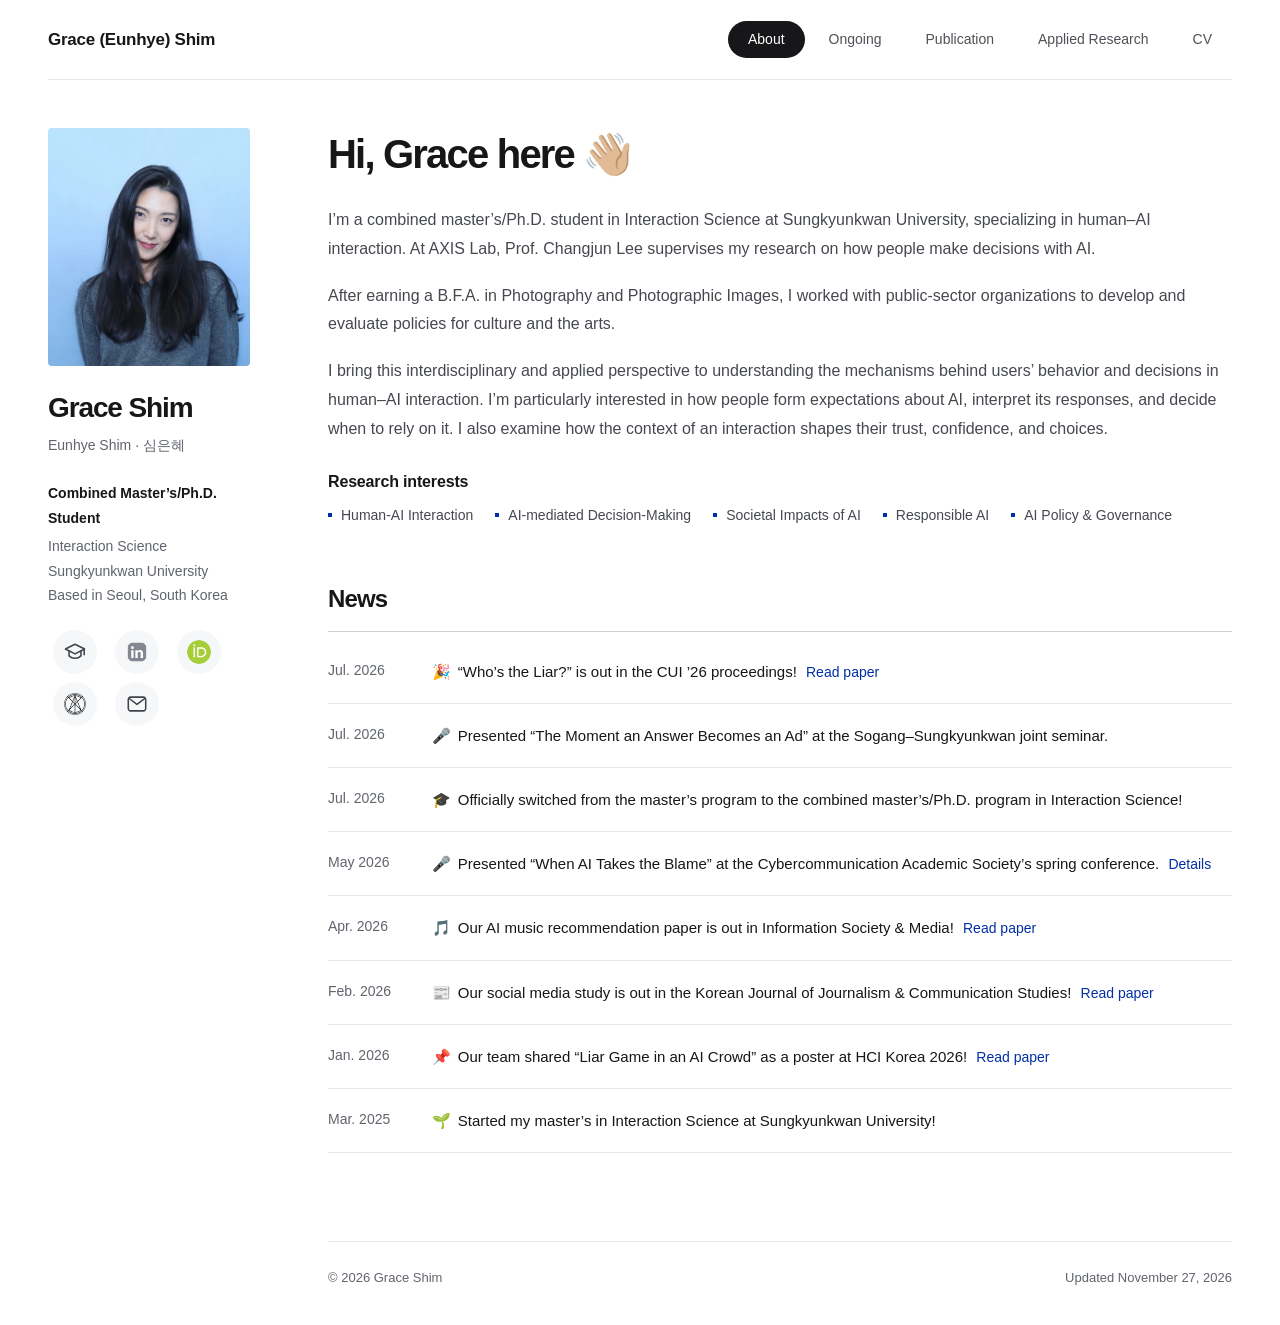
==== index.html @ 55620c19 "Connect the About introduction to the research supervised at AXIS Lab" ====
<!doctype html>
<html lang="en"><head><meta charset="utf-8"><meta name="viewport" content="width=device-width, initial-scale=1">
<meta name="description" content="Grace (Eunhye) Shim — Combined Master’s/Ph.D. Student in Interaction Science at Sungkyunkwan University. Research and publications.">
<meta name="color-scheme" content="light"><title>About · Grace Shim</title>
<link rel="icon" href="assets/favicon.svg" type="image/svg+xml">
<link rel="stylesheet" href="assets/style.css?v=24a36fdd7188"><script defer src="assets/analytics.js?v=6066d4ee3aa5" data-analytics
      data-measurement-id="G-3YJT2VN86Y" data-allowed-hosts="[&quot;grace807.github.io&quot;]"
      data-page-id="index" data-page-section="about"></script><script defer src="assets/site.js?v=59429a5bbf09"></script></head>
<body data-page="index"><a class="skip-link" href="#main">Skip to content</a>
<div class="site-shell"><header class="topbar"><a class="wordmark" href="index.html">Grace (Eunhye) Shim</a>
<button class="menu-toggle" type="button" aria-label="Main menu" aria-controls="primary-nav" aria-expanded="false" hidden>
  <svg width="24" height="24" viewBox="0 0 24 24" fill="none" stroke="currentColor" stroke-width="1.7" stroke-linecap="round" aria-hidden="true">
    <path class="menu-bars" d="M3 6h18 M3 12h18 M3 18h18"/><path class="menu-cross" d="m5 5 14 14 M19 5 5 19"/>
  </svg>
</button>
<nav id="primary-nav" aria-label="Main navigation"><a href="index.html" aria-current="page" data-track-event="navigation_click" data-track-link-id="about">About</a><a href="ongoing.html" data-track-event="navigation_click" data-track-link-id="ongoing">Ongoing</a><a href="publications.html" data-track-event="navigation_click" data-track-link-id="publications">Publication</a><a href="research.html" data-track-event="navigation_click" data-track-link-id="research">Applied Research</a><button type="button" class="" data-cv-open aria-haspopup="dialog" aria-controls="cv-dialog" aria-expanded="false">CV</button></nav></header>
<div class="layout"><aside class="profile" aria-label="Grace Shim profile">
<a class="portrait-link" href="index.html" aria-label="Grace Shim home"><img class="portrait" src="assets/portrait.jpg" alt="Portrait of Grace (Eunhye) Shim" width="224" height="260"></a>
<p class="profile-name">Grace Shim</p><p class="also-known">Eunhye Shim · 심은혜</p>
<p class="profile-role">Combined Master’s/Ph.D. Student</p><p class="affiliation">Interaction Science<br>Sungkyunkwan University<br>Based in Seoul, South Korea</p>
<div class="profile-links"><a class="profile-google_scholar" href="https://scholar.google.com/citations?user=8Ap1jGoAAAAJ&amp;hl=ko&amp;oi=ao" aria-label="Google Scholar" data-track-event="profile_link_click" data-track-link-id="google_scholar"><svg viewBox="0 0 24 24" width="44" height="44" fill="none" stroke="currentColor" stroke-width="1.7" stroke-linecap="round" stroke-linejoin="round" aria-hidden="true" focusable="false"><path d="M1.5 8.8 12 3.5l10.5 5.3L12 14.1Z"/><path d="M5.5 11v5.2c3.5 3.5 9.5 3.5 13 0V11m3.5-2v6"/></svg><span class="profile-link-name" aria-hidden="true">Google Scholar</span></a><button class="profile-linkedin" type="button" disabled aria-label="LinkedIn (not linked yet)"><svg viewBox="0 0 24 24" width="44" height="44" fill="none" stroke="currentColor" stroke-width="1.7" stroke-linecap="round" stroke-linejoin="round" aria-hidden="true" focusable="false"><rect x="2" y="2" width="20" height="20" rx="2" fill="currentColor" stroke="none"/><g fill="white" stroke="none"><circle cx="7" cy="7.3" r="1.5"/><path d="M5.7 10h2.6v8.5H5.7zm4.5 0h2.5v1.2c.6-.9 1.5-1.5 2.8-1.5 2.2 0 3.1 1.4 3.1 3.6v5.2H16v-4.8c0-1.2-.4-1.9-1.5-1.9s-1.7.8-1.7 2.1v4.6h-2.6z"/></g></svg><span class="profile-link-name" aria-hidden="true">LinkedIn</span></button><a class="profile-orcid" href="https://orcid.org/0009-0001-8136-0627" aria-label="ORCID" data-track-event="profile_link_click" data-track-link-id="orcid"><img class="profile-logo orcid-logo" src="assets/logos/orcid-id.svg" width="72" height="72" alt=""><span class="profile-link-name" aria-hidden="true">ORCID</span></a><a class="profile-axis_lab" href="https://www.axislabskku.com/members/eunhye-shim" aria-label="AXIS Lab" data-track-event="profile_link_click" data-track-link-id="axis_lab"><img class="profile-logo axis-logo" src="assets/logos/axis-lab.png?v=41e75b4dadca" width="681" height="681" alt=""><span class="profile-link-name" aria-hidden="true">AXIS Lab</span></a><a class="profile-email" href="mailto:eunhyeshim807@gmail.com" aria-label="Email" data-track-event="profile_link_click" data-track-link-id="email"><svg viewBox="0 0 24 24" width="44" height="44" fill="none" stroke="currentColor" stroke-width="1.7" stroke-linecap="round" stroke-linejoin="round" aria-hidden="true" focusable="false"><rect x="2.5" y="4.5" width="19" height="15" rx="2.4"/><path d="m3.5 6 8.5 6.5L20.5 6"/></svg><span class="profile-link-name" aria-hidden="true">Email</span></a></div>
      <div class="email-feedback"><p role="status"></p>
        <input type="text" readonly hidden aria-label="Email address" value="eunhyeshim807@gmail.com"></div>
</aside>
<div class="content-column">
<main id="main" tabindex="-1"><section class="intro"><h1>Hi, Grace here 👋🏼</h1>
      <div class="biography"><p>I’m a combined master’s/Ph.D. student in Interaction Science at Sungkyunkwan University, specializing in human–AI interaction. At AXIS Lab, Prof. Changjun Lee supervises my research on how people make decisions with AI.</p><p>After earning a B.F.A. in Photography and Photographic Images, I worked with public-sector organizations to develop and evaluate policies for culture and the arts.</p><p>I bring this interdisciplinary and applied perspective to understanding the mechanisms behind users’ behavior and decisions in human–AI interaction. I’m particularly interested in how people form expectations about AI, interpret its responses, and decide when to rely on it. I also examine how the context of an interaction shapes their trust, confidence, and choices.</p></div>
      <div class="research-interests" aria-labelledby="research-interests-heading"><h2 id="research-interests-heading">Research interests</h2><ul class="interest-list"><li>Human-AI Interaction</li><li>AI-mediated Decision-Making</li><li>Societal Impacts of AI</li><li>Responsible AI</li><li>AI Policy &amp; Governance</li></ul></div></section>
      <section class="section news-section"><div class="section-heading"><h2>News</h2></div><ul class="news-list"><li><time datetime="2026-07-21">Jul. 2026</time><p><span class="news-emoji" aria-hidden="true">🎉</span>“Who’s the Liar?” is out in the CUI ’26 proceedings! <a class="news-link" href="publications.html#liar-cui" data-track-event="news_link_click" data-track-content-id="liar-cui">Read paper</a></p></li><li><time datetime="2026-07-14">Jul. 2026</time><p><span class="news-emoji" aria-hidden="true">🎤</span>Presented “The Moment an Answer Becomes an Ad” at the Sogang–Sungkyunkwan joint seminar. </p></li><li><time datetime="2026-07">Jul. 2026</time><p><span class="news-emoji" aria-hidden="true">🎓</span>Officially switched from the master’s program to the combined master’s/Ph.D. program in Interaction Science! </p></li><li><time datetime="2026-05-29">May 2026</time><p><span class="news-emoji" aria-hidden="true">🎤</span>Presented “When AI Takes the Blame” at the Cybercommunication Academic Society’s spring conference. <a class="news-link" href="publications.html#crisis-presentation" data-track-event="news_link_click" data-track-content-id="crisis-presentation">Details</a></p></li><li><time datetime="2026-04">Apr. 2026</time><p><span class="news-emoji" aria-hidden="true">🎵</span>Our AI music recommendation paper is out in Information Society &amp; Media! <a class="news-link" href="publications.html#music-recommendation" data-track-event="news_link_click" data-track-content-id="music-recommendation">Read paper</a></p></li><li><time datetime="2026-02">Feb. 2026</time><p><span class="news-emoji" aria-hidden="true">📰</span>Our social media study is out in the Korean Journal of Journalism &amp; Communication Studies! <a class="news-link" href="publications.html#social-media" data-track-event="news_link_click" data-track-content-id="social-media">Read paper</a></p></li><li><time datetime="2026-01">Jan. 2026</time><p><span class="news-emoji" aria-hidden="true">📌</span>Our team shared “Liar Game in an AI Crowd” as a poster at HCI Korea 2026! <a class="news-link" href="publications.html#liar-hcik" data-track-event="news_link_click" data-track-content-id="liar-hcik">Read paper</a></p></li><li><time datetime="2025-03">Mar. 2025</time><p><span class="news-emoji" aria-hidden="true">🌱</span>Started my master’s in Interaction Science at Sungkyunkwan University! </p></li></ul></section></main>
<footer><span>© 2026 Grace Shim</span><span class="footer-updated">Updated November 27, 2026</span></footer></div></div></div><dialog id="cv-dialog" aria-labelledby="cv-title" aria-describedby="cv-description">
      <h2 id="cv-title">Curriculum vitae</h2>
      <p id="cv-description">A downloadable CV will be available soon.</p><div class="cv-actions">
      <form method="dialog"><button class="cv-close" autofocus>Close</button></form></div></dialog></body></html>
---- assets/style.css ----
@charset "UTF-8";

/* Palette and type. IKB is reserved for links and restrained accents. */
:root {
  --ink: #161719;
  --muted: #60646c;
  --accent: #002fa7;
  --line: #e5e6e9;
  --soft: #f6f7f9;
  --body: "Helvetica Neue", Helvetica, Arial, sans-serif;
}
* { box-sizing: border-box; }
html { scroll-behavior: smooth; scroll-padding-top: calc(var(--header-height, 180px) + 20px); }
body {
  margin: 0;
  background: #fff;
  color: var(--ink);
  font: 16px/1.75 var(--body);
  -webkit-font-smoothing: antialiased;
}
a { color: var(--accent); text-underline-offset: 4px; text-decoration-thickness: 1px; }
a:hover { color: #001d70; }
button { font: inherit; cursor: pointer; }
a, button, summary { -webkit-tap-highlight-color: transparent; }
a:focus-visible, button:focus-visible, summary:focus-visible {
  outline: 2px solid var(--accent);
  outline-offset: 5px;
}
h1, h2, h3, h4, p { margin-top: 0; }
h1, h2, h3, h4 { line-height: 1.3; }
h1 { font-size: clamp(2.125rem, 3.15vw, 2.5rem); font-weight: 550; letter-spacing: -.045em; margin-bottom: 24px; }
h2 { font-size: 1.5rem; font-weight: 550; letter-spacing: -.035em; margin-bottom: 24px; }
h3 { font-size: 1.0625rem; font-weight: 550; letter-spacing: -.015em; margin-bottom: 8px; }
h4 { font-size: 1rem; font-weight: 550; letter-spacing: -.01em; margin-bottom: 8px; }
p { margin-bottom: 16px; }
main { min-width: 0; outline: none; }
/* The layout column sets one shared width for prose, headings, rules, and figures. */
.site-shell { max-width: 1440px; margin: auto; padding: 0 48px; }
.muted { color: var(--muted); }

/* Open navigation with a compact black active pill. */
.topbar {
  position: sticky;
  top: 0;
  z-index: 20;
  background: #fff;
  flex-shrink: 0;
  min-height: 80px;
  display: flex;
  align-items: center;
  justify-content: space-between;
  gap: 28px;
  border-bottom: 1px solid var(--line);
}
.wordmark { color: var(--ink); font-size: 1.0625rem; letter-spacing: -.015em; font-weight: 650; text-decoration: none; }
.menu-toggle { display: none; }
.topbar nav {
  display: flex;
  flex-wrap: wrap;
  gap: 4px;
  align-items: center;
}
.topbar nav a, .topbar nav button {
  color: #4e5157;
  font-size: .875rem;
  font-weight: 500;
  line-height: 1.5;
  padding: 8px 20px;
  border-radius: 999px;
  white-space: nowrap;
  text-align: center;
  text-decoration: none;
  border: 0;
  background: transparent;
  transition: background-color .16s ease, color .16s ease;
}
.topbar nav a:hover, .topbar nav button:hover { background: #f1f2f4; color: var(--ink); }
.topbar nav a[aria-current="page"], .topbar nav button[aria-expanded="true"] { background: #171719; color: #fff; }
.cv-text-trigger { color: var(--accent); padding: 0; border: 0; background: transparent; }
#cv-dialog { width: min(440px, calc(100% - 40px)); padding: 32px; border: 1px solid var(--line); border-radius: 10px; color: var(--ink); background: #fff; box-shadow: 0 24px 80px #0003; }
#cv-dialog::backdrop { background: #16171966; }
#cv-dialog h2 { margin-bottom: 16px; }
#cv-description { color: var(--muted); font-size: 1rem; }
.cv-actions { display: flex; flex-wrap: wrap; align-items: center; gap: 12px; margin-top: 28px; }
.cv-actions form { margin: 0; }
.cv-close, .cv-download { display: inline-block; padding: 9px 18px; border: 0; border-radius: 999px; font-size: .875rem; font-weight: 500; text-decoration: none; }
.cv-close { color: var(--ink); background: var(--soft); }
.cv-close:hover { background: #e9ebef; }
.cv-download { background: var(--ink); color: #fff; }
.cv-download:hover { background: #33363c; color: #fff; }

/* Portrait rail and reading column. */
.layout { display: grid; grid-template-columns: 216px minmax(0, 1fr); gap: 64px; padding-top: 48px; }
.profile { min-width: 0; }
.content-column { min-width: 0; }
.content-column main { margin-bottom: 88px; }
.portrait-link { display: block; width: fit-content; margin-bottom: 25px; }
.portrait { display: block; width: 202px; height: 238px; object-fit: cover; object-position: center 30%; border-radius: 4px; background: var(--soft); }
.profile-name { font-size: 1.75rem; line-height: 1.2; font-weight: 550; letter-spacing: -.04em; margin-bottom: 8px; }
.also-known { color: var(--muted); font-size: .875rem; margin-bottom: 24px; }
.profile-role { font-size: .875rem; font-weight: 550; margin-bottom: 4px; }
.affiliation { color: var(--muted); font-size: .875rem; line-height: 1.75; margin-bottom: 22px; }
.profile-links { display: grid; grid-template-columns: repeat(3, minmax(44px, 54px)); gap: 8px; }
.profile-links .profile-axis_lab { grid-column: 1; }
.profile-links :is(a, button) { position: relative; display: grid; justify-items: center; align-content: start; color: #40444c; text-decoration: none; border-radius: 8px; }
.profile-links button { padding: 0; border: 0; background: transparent; }
.profile-links button:disabled { color: #838893; cursor: default; }
.email-feedback { grid-column: 1 / -1; min-width: 0; font-size: .8125rem; }
.email-feedback p { margin: 0; color: var(--muted); }
.email-feedback p:not(:empty) { margin-top: 8px; }
.email-feedback input { width: 100%; max-width: 260px; padding: 5px; border: 1px solid var(--line); border-radius: 4px; color: var(--ink); background: white; font: inherit; }
.profile-links svg { display: block; padding: 11px; border-radius: 50%; background: var(--soft); }
.profile-logo { display: block; width: 44px; height: 44px; padding: 10px; object-fit: contain; border-radius: 50%; background: var(--soft); }
.axis-logo { padding: 11px; }
.profile-links a:is(:hover, :focus-visible) .profile-logo { outline: 1px solid var(--accent); outline-offset: -1px; }
.profile-links :is(a, button:enabled):is(:hover, :focus-visible) { color: var(--accent); }
.profile-links :is(a, button:enabled):is(:hover, :focus-visible) svg { background: #edf1fc; }
.profile-links :is(a, button):focus-visible { outline-offset: -2px; }
.profile-link-name { position: absolute; bottom: calc(100% + 3px); left: 50%; transform: translateX(-50%); padding: 3px 8px; border-radius: 5px; white-space: nowrap; font-size: .8125rem; color: white; background: var(--ink); visibility: hidden; pointer-events: none; }
.profile-links :is(.profile-google_scholar, .profile-axis_lab) .profile-link-name { left: 0; transform: none; }
.profile-links .profile-orcid .profile-link-name { left: auto; right: 0; transform: none; }
.profile-links :is(a, button):is(:hover, :focus-visible) .profile-link-name { visibility: visible; }
.intro h1 { margin-bottom: 26px; }
.biography p { color: #45484f; line-height: 1.8; margin-bottom: 18px; }
.research-interests { margin-top: 28px; }
.research-interests h2 { font-size: 1rem; font-weight: 550; letter-spacing: -.01em; margin-bottom: 12px; }
.interest-list { display: flex; flex-wrap: wrap; gap: 8px 22px; list-style: none; margin: 0; padding: 0; }
.interest-list li { position: relative; max-width: 100%; padding-left: 13px; font-size: .875rem; line-height: 1.6; color: #45484f; }
.interest-list li::before { content: ""; position: absolute; left: 0; top: .65em; width: 4px; height: 4px; background: var(--accent); }
.editorial-note { color: #6b7078; font-size: .8125rem; line-height: 1.65; margin-top: 26px; padding-left: 13px; border-left: 1px solid #c8ceda; }
.page-lead { color: var(--muted); margin-bottom: 32px; }
.news-list { list-style: none; margin: 8px 0 0; padding: 0; }
.news-list li { display: grid; grid-template-columns: 84px minmax(0, 1fr); gap: 20px; padding: 18px 0; border-bottom: 1px solid var(--line); }
.news-list time { color: var(--muted); font-size: .875rem; line-height: 1.8; }
.news-list p { margin: 0; font-size: .9375rem; line-height: 1.8; }
.news-emoji { display: inline-block; margin-right: .45em; }
.news-link { display: inline-block; margin-left: 5px; font-size: .875rem; text-decoration: none; }
.news-link:hover { text-decoration: underline; }

/* Image-led ongoing research cards. */
.section { margin-top: 56px; }
.section-heading { display: flex; justify-content: space-between; align-items: baseline; gap: 20px; padding-bottom: 17px; border-bottom: 1px solid #ccd0d6; }
.section-heading h2 { margin-bottom: 0; }
.text-link { font-size: .875rem; font-weight: 500; text-decoration: none; }
.text-link:hover { text-decoration: underline; }
.section-heading .text-link { white-space: nowrap; }
.portfolio-grid { display: grid; grid-template-columns: repeat(2, minmax(0, 1fr)); gap: 20px; margin-top: 28px; }
.portfolio-card { min-width: 0; }
.project-card-link { display: flex; flex-direction: column; height: 100%; color: var(--ink); text-decoration: none; border: 1px solid var(--line); border-radius: 6px; background: #fff; transition: border-color .18s ease, box-shadow .18s ease; }
.project-card-link:hover, .project-card-link:focus-visible { color: var(--ink); border-color: #b8c2d8; box-shadow: 0 8px 24px #1617190a; }
.project-cover { aspect-ratio: 8 / 5; overflow: hidden; background: var(--soft); border-radius: 5px 5px 0 0; border-bottom: 1px solid var(--line); }
.project-cover img { display: block; width: 100%; height: 100%; object-fit: cover; }
.project-card-body { display: flex; flex: 1; flex-direction: column; padding: 20px 18px 18px; }
.portfolio-meta { color: var(--muted); font-size: .75rem; line-height: 1.6; margin-bottom: 12px; }
.portfolio-card h2 { font-size: 1.0625rem; line-height: 1.5; font-weight: 550; letter-spacing: -.02em; margin-bottom: 26px; }
.portfolio-bottom { display: flex; flex-wrap: wrap; justify-content: space-between; align-items: baseline; gap: 8px 14px; margin-top: auto; padding-top: 16px; border-top: 1px solid var(--line); color: var(--muted); font-size: .75rem; }
.project-teaser { color: var(--muted); font-size: .875rem; line-height: 1.7; margin: -12px 0 24px; }
.interface-cover { padding: 16px; display: flex; align-items: center; }
.interface-cover img { height: auto; object-fit: contain; border: 1px solid var(--line); box-shadow: 0 5px 16px #1617190c; }
.project-cta { color: var(--accent); font-size: .875rem; font-weight: 500; }
.project-card-link:hover .project-cta { text-decoration: underline; text-underline-offset: 4px; }

/* Bibliography and filters. */
.publication { border-bottom: 1px solid var(--line); padding: 27px 0; scroll-margin-top: 28px; }
.publication h3 { font-size: 1.0625rem; line-height: 1.6; letter-spacing: -.01em; }
.publication h3 a { color: var(--ink); text-decoration: none; }
.publication h3 a:hover { color: var(--accent); }
.language-note { color: var(--muted); font-size: .8125rem; font-weight: 400; letter-spacing: normal; white-space: nowrap; }
.pub-meta { display: flex; gap: 13px; align-items: center; flex-wrap: wrap; color: var(--muted); font-size: .8125rem; margin-bottom: 12px; }
.tag { color: #555e6d; background: #f2f4f7; border-radius: 999px; padding: 2px 10px; font-size: .75rem; font-weight: 400; }
.authors, .venue { font-size: .875rem; line-height: 1.75; color: var(--muted); margin-bottom: 4px; }
.authors strong { color: var(--ink); font-weight: 550; }
.venue { font-style: normal; }
.resources { display: flex; flex-wrap: wrap; gap: 19px; margin-top: 14px; }
.resources:empty { display: none; }
.resource { font-size: .875rem; text-decoration: none; }
.resource:hover { text-decoration: underline; }
.note { color: var(--muted); font-size: .875rem; margin: 12px 0 5px; }
.filters { display: flex; flex-wrap: wrap; gap: 6px; margin: 29px 0; }
.filters button { border: 1px solid transparent; border-radius: 999px; background: var(--soft); color: #555960; font-size: .875rem; padding: 6px 15px; }
.filters button:hover { background: #e9ebef; }
.filters button[aria-pressed="true"] { background: #171719; color: white; }
.publication-group { margin-top: 36px; }
.publication-group .group-title { font-size: 1.375rem; font-weight: 550; line-height: 1.4; letter-spacing: -.025em; margin: 0; }

/* Background, timelines, and previous applied projects. */
.timeline { margin-top: 28px; }
.timeline-item { border-left: 1px solid #d2d8e0; padding-left: 22px; margin-bottom: 30px; }
.timeline-item h3, .timeline-item h4 { margin-bottom: 5px; }
.timeline-item p { margin-bottom: 5px; }
.timeline-item .date { color: var(--muted); font-size: .8125rem; margin-bottom: 9px; }
.timeline-item .muted, .timeline-item .role { font-size: .875rem; }
.timeline-item .role { color: var(--accent); }
.applied-description { padding-left: 1.2em; margin: 12px 0 0; color: var(--muted); font-size: .875rem; line-height: 1.3; list-style-type: disc; }
.applied-description > li { padding-left: 3px; margin-bottom: 6px; }
.applied-description > li:last-child { margin-bottom: 0; }
.first-section { margin-top: 40px; }
.experience-group { margin-top: 28px; }
.experience-group + .experience-group { margin-top: 36px; }
.experience-heading { font-size: 1.125rem; line-height: 1.5; font-weight: 550; letter-spacing: -.02em; }
.section-toggle { display: flex; align-items: baseline; justify-content: space-between; gap: 24px; padding: 0 0 17px; border-bottom: 1px solid var(--line); cursor: pointer; list-style: none; }
.section-toggle::-webkit-details-marker { display: none; }
.section-toggle h2, .section-toggle h3 { margin-bottom: 0; }
.section-toggle::after { content: "+"; flex: 0 0 24px; font-size: 1.25rem; line-height: 1; text-align: center; font-weight: 400; color: var(--muted); }
details[open] > .section-toggle::after { content: "−"; }
.section-toggle:hover::after { color: var(--ink); }
.disclosure-body { padding-top: 20px; }
.disclosure-body > p { margin-bottom: 8px; }
.prior-heading { margin-top: 44px; }
.disclosure-body > .applied-projects { margin-top: 25px; }
.applied-project { border-bottom: 1px solid var(--line); }
.disclosure-body .applied-project:first-child { border-top: 1px solid var(--line); }
.applied-project > summary, .applied-project-summary { padding: 21px 20px 21px 0; margin-left: 19px; color: var(--ink); font-size: 1rem; font-weight: 500; line-height: 1.65; }
.applied-project > summary { cursor: pointer; list-style-position: outside; }
.applied-project[open] > summary { padding-bottom: 6px; }
.applied-project > summary::marker { color: #757d8a; font-size: .75rem; }
.applied-project-title { display: inline; margin: 0; font: inherit; letter-spacing: normal; }
.project-org { display: block; color: var(--muted); font-size: .875rem; font-weight: 400; margin-top: 5px; }
.applied-project-body { margin-left: 19px; padding: 0 20px 24px 0; }
.applied-project-body .applied-description { margin-left: 12px; }
.applied-project-body .role { color: var(--accent); font-size: .875rem; line-height: 1.5; }
.applied-project-body p { margin-bottom: 8px; }
.applied-project[open] { background: #f8f9fb; }

/* Detail pages and web CV. */
.back-link { display: inline-block; margin-bottom: 35px; }
.project-title { font-size: clamp(1.875rem, 3.2vw, 2.65rem); line-height: 1.3; }
.project-facts { display: grid; grid-template-columns: 1fr 1fr; gap: 25px; padding: 25px 0; border-top: 1px solid var(--line); border-bottom: 1px solid var(--line); margin: 32px 0; }
.project-facts dt { color: var(--muted); font-size: .8125rem; margin-bottom: 5px; }
.project-facts dd { margin: 0; font-size: .9375rem; }
.project-figure { margin: 36px 0 44px; }
.project-figure > a { display: block; padding: 16px; background: var(--soft); border: 1px solid var(--line); border-radius: 6px; }
.project-figure img { display: block; width: 100%; height: auto; }
.project-figure figcaption { font-size: .8125rem; line-height: 1.7; color: var(--muted); margin-top: 13px; }
.project-figure figcaption a { white-space: nowrap; margin-left: 5px; }
.project-gallery { display: grid; grid-template-columns: repeat(2, minmax(0, 1fr)); gap: 22px; margin: 32px 0 40px; }
.project-gallery .project-figure { min-width: 0; margin: 0; scroll-snap-align: start; }
.project-gallery .project-figure > a { padding: 10px; }
.project-gallery:focus-visible { outline: 2px solid var(--accent); outline-offset: 5px; }
.project-gallery-three { grid-template-columns: repeat(3, minmax(0, 1fr)); }
.project-gallery-three .project-figure > a { display: grid; place-items: center; aspect-ratio: 8 / 5; }
.project-gallery-three img { width: 100%; height: 100%; min-height: 0; object-fit: contain; }
.project-gallery-portrait .project-figure > a { aspect-ratio: auto; }
.project-gallery-portrait img { height: auto; }
.figure-label { display: block; color: var(--ink); font-size: .875rem; margin-bottom: 5px; }
.project-section h2 { font-size: 1.125rem; }
.project-progress { color: var(--muted); font-size: .875rem; border-left: 2px solid var(--accent); padding-left: 16px; margin-top: 36px; }
.project-placeholder, .cv-notice { border: 1px solid var(--line); border-radius: 4px; padding: 26px 28px; background: #fafbfc; }
.project-placeholder { margin-top: 36px; }
.project-placeholder h2 { font-size: 1.25rem; margin-bottom: 10px; }
.project-placeholder p { color: var(--muted); margin: 0; }
.source-note { color: var(--muted); font-size: .8125rem; border-top: 1px solid var(--line); padding-top: 24px; margin-top: 36px; }
.cv-notice p { color: var(--muted); font-size: .9375rem; margin-bottom: 14px; }
.print-button { padding: 8px 14px; background: var(--ink); color: white; border: 0; border-radius: 4px; font-size: .875rem; }
.cv-contact { font-size: .9375rem; margin-top: 24px; }
.awards { list-style: none; padding: 0; }
.awards li { padding: 17px 0; border-bottom: 1px solid var(--line); font-size: 1rem; }
.awards strong { font-weight: 550; }
.awards span { display: block; color: var(--muted); font-size: .875rem; }
.awards p { font-size: .9375rem; color: var(--muted); margin: 5px 0 0; }
.skills > div { margin-bottom: 22px; }
.skills dt { font-weight: 550; }
.skills dd { color: var(--muted); margin: 4px 0; }
.research-list { margin-top: 22px; }
.research-card { padding: 22px 0; border-bottom: 1px solid var(--line); }
.research-card h3 { font-size: 1.0625rem; line-height: 1.6; }
.research-card h3 a { color: var(--ink); text-decoration: none; }
.research-card h3 a:hover { color: var(--accent); }
.research-card p { font-size: .875rem; color: var(--muted); margin-bottom: 10px; }
footer { display: flex; justify-content: space-between; gap: 18px; border-top: 1px solid var(--line); padding: 25px 0 35px; font-size: .8125rem; color: var(--muted); }

/* Accessibility and responsive layout. */
/* Keep content aligned across short and long pages with classic scrollbars. */
@media screen {
  html { overflow-y: scroll; }
}
@media (forced-colors: none) {
  /* Set the width on the first paint. JavaScript only fades the thumb. */
  html { scrollbar-width: thin; }
  html.auto-hide-scrollbar { scrollbar-color: transparent transparent; transition: scrollbar-color .25s ease; }
  html.auto-hide-scrollbar.is-scrolling { scrollbar-color: #c8cbd1 transparent; }
  html.auto-hide-scrollbar body { scrollbar-color: auto; }
  html::-webkit-scrollbar { width: 6px; height: 6px; }
  html.auto-hide-scrollbar::-webkit-scrollbar-track { background: transparent; }
  html.auto-hide-scrollbar::-webkit-scrollbar-thumb { background: transparent; border-radius: 999px; }
  html.auto-hide-scrollbar.is-scrolling::-webkit-scrollbar-thumb { background: #c8cbd1; }
  html::-webkit-scrollbar-button { display: none; }
}
.skip-link { position: fixed; left: 20px; top: -80px; padding: 12px 20px; z-index: 30; background: white; }
.skip-link:focus { top: 12px; }
.sr-only { position: absolute; width: 1px; height: 1px; padding: 0; margin: -1px; overflow: hidden; clip: rect(0,0,0,0); white-space: nowrap; border: 0; }
[hidden] { display: none !important; }
@media screen and (min-width: 761px) {
  .profile { position: sticky; top: calc(var(--header-height, 80px) + 48px); align-self: start; max-height: calc(100vh - var(--header-height, 80px) - 72px); max-height: calc(100dvh - var(--header-height, 80px) - 72px); overflow-y: auto; scrollbar-width: none; }
  .profile::-webkit-scrollbar { display: none; }
}
@media (max-width: 1000px) {
  .site-shell { padding: 0 32px; }
  .layout { grid-template-columns: 184px minmax(0,1fr); gap: 44px; }
  .portrait { width: 184px; height: 218px; }
  .topbar nav a, .topbar nav button { padding-inline: 14px; }
}
@media (max-width: 760px) {
  .site-shell { padding: 0 24px; }
  .topbar { min-height: 0; padding: 8px 0; display: grid; grid-template-columns: minmax(0, 1fr) auto; gap: 0 12px; }
  .wordmark { font-size: 1rem; }
  .menu-toggle {
    display: grid; place-items: center; width: 44px; height: 44px; padding: 0;
    color: var(--ink); border: 0; background: transparent; border-radius: 50%;
  }
  .menu-toggle:focus-visible { outline-offset: -2px; }
  .menu-toggle .menu-cross, .menu-toggle[aria-expanded="true"] .menu-bars { display: none; }
  .menu-toggle[aria-expanded="true"] .menu-cross { display: inline; }
  .topbar nav { grid-column: 1 / -1; justify-content: flex-start; gap: 4px; }
  .menu-toggle:not([hidden])[aria-expanded="false"] + nav { display: none; }
  .menu-toggle[aria-expanded="true"] + nav {
    display: grid; justify-content: stretch; gap: 2px; padding: 4px 0 8px;
    max-height: 55vh; max-height: 55dvh; overflow-y: auto;
  }
  .menu-toggle[aria-expanded="true"] + nav :is(a, button) { min-height: 44px; text-align: left; padding: 11px 16px; }
  .menu-toggle[aria-expanded="true"] + nav :focus-visible { outline-offset: -2px; }
  .topbar nav a, .topbar nav button { padding: 9px 12px; }
  .layout { display: block; padding-top: 30px; padding-bottom: 48px; }
  .content-column main { margin-bottom: 48px; }
  .profile { position: static; display: grid; grid-template-columns: 92px minmax(0,1fr); column-gap: 22px; border-bottom: 1px solid var(--line); padding-bottom: 28px; margin-bottom: 36px; }
  body:not([data-page="index"]) .profile { display: none; }
  .portrait-link { grid-column: 1; grid-row: 1/6; margin: 0; }
  .portrait { width: 92px; height: 115px; }
  .profile-name { grid-column: 2; font-size: 1.5rem; margin: 0 0 4px; }
  .also-known { grid-column: 2; margin-bottom: 9px; font-size: .8125rem; }
  .profile-role { grid-column: 2; margin-bottom: 3px; }
  .affiliation { grid-column: 2; font-size: .8125rem; margin: 0; }
  .profile-links { grid-column: 1/-1; grid-template-columns: repeat(3, minmax(0, 76px)); margin-top: 21px; row-gap: 12px; }
  .profile-links :is(a, button) { gap: 3px; }
  .profile-links :is(a, button) .profile-link-name { position: static; transform: none; padding: 0; visibility: visible; white-space: normal; text-align: center; line-height: 1.3; background: transparent; color: inherit; }
  .section { margin-top: 44px; }
  .section-heading { gap: 14px; }
  .section-heading h2 { font-size: 1.375rem; }
  .section-heading .text-link { font-size: .8125rem; }
  .applied-project-body { padding-right: 16px; }
  .applied-project-body .applied-description { margin-left: 8px; }
  footer { flex-wrap: wrap; gap: 4px 8px; }
  .footer-updated { margin-inline-start: auto; text-align: end; }
}
@media (max-width: 540px) {
  .project-gallery { grid-template-columns: none; grid-auto-flow: column; grid-auto-columns: 86%; gap: 16px; overflow-x: auto; scroll-snap-type: x mandatory; padding-bottom: 12px; }
  .news-list li { grid-template-columns: 70px minmax(0, 1fr); gap: 14px; }
  .portfolio-grid { grid-template-columns: 1fr; gap: 24px; }
  .project-card-body { padding: 22px; }
  .portfolio-card h2 { font-size: 1.125rem; }
  .project-facts { column-gap: 18px; }
  .project-placeholder, .cv-notice { padding: 22px; }
}
@media (max-width: 360px) {
  .site-shell { padding: 0 18px; }
  footer { font-size: .75rem; }
  .section-heading { flex-wrap: wrap; gap: 8px; }
}
@media (prefers-reduced-motion: reduce) {
  html { scroll-behavior: auto; }
  html.auto-hide-scrollbar, .topbar nav a, .topbar nav button, .project-card-link { transition: none; }
}
@media print {
  @page { margin: 18mm; }
  body { background: white; font-size: 10pt; line-height: 1.5; }
  .site-shell { max-width: none; padding: 0; }
  .topbar, .profile, .skip-link, .filters, footer, #cv-dialog, [data-cv-open] { display: none !important; }
  .layout { display: block; padding: 0; }
  h1 { font-size: 23pt; } h2 { font-size: 15pt; } h3, h4, .publication h3 { font-size: 11pt; }
  .section { margin-top: 23pt; }
  .publication, .timeline-item, .research-card, .awards li, .applied-project, .portfolio-card { break-inside: avoid; }
  .publication { padding: 12pt 0; }
  .cv-notice { background: white; padding: 9pt; }
  .cv-notice p { margin: 0; }
  .resource, .text-link { font-size: 9pt; }
  a { color: inherit; }
  .research-card { margin-bottom: 9pt; padding: 10pt; }
  .portfolio-grid { display: block; }
  .portfolio-card { margin-bottom: 12pt; }
  .project-cover { display: none; }
  .project-card-link { box-shadow: none; }
}
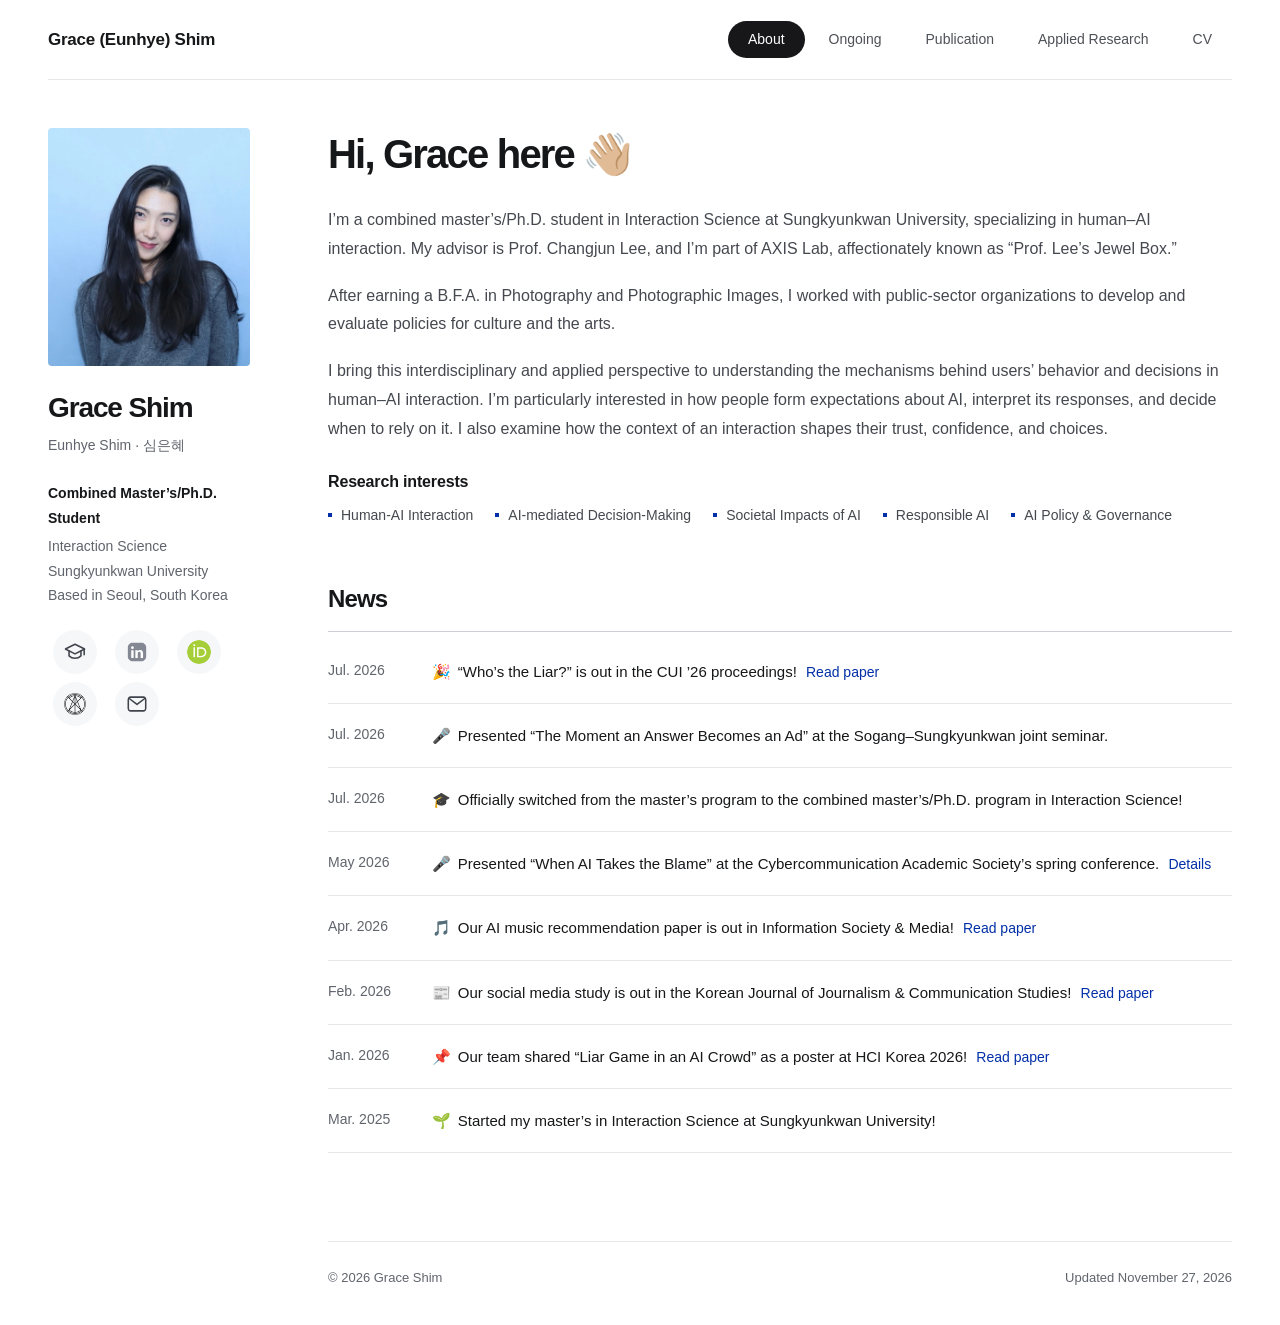
==== commit 66f056a9: "Introduce AXIS Lab by its nickname in the About bio" ====
--- a/index.html
+++ b/index.html
@@ -24,7 +24,7 @@
 </aside>
 <div class="content-column">
 <main id="main" tabindex="-1"><section class="intro"><h1>Hi, Grace here 👋🏼</h1>
-      <div class="biography"><p>I’m a combined master’s/Ph.D. student in Interaction Science at Sungkyunkwan University, specializing in human–AI interaction. At AXIS Lab, Prof. Changjun Lee supervises my research on how people make decisions with AI.</p><p>After earning a B.F.A. in Photography and Photographic Images, I worked with public-sector organizations to develop and evaluate policies for culture and the arts.</p><p>I bring this interdisciplinary and applied perspective to understanding the mechanisms behind users’ behavior and decisions in human–AI interaction. I’m particularly interested in how people form expectations about AI, interpret its responses, and decide when to rely on it. I also examine how the context of an interaction shapes their trust, confidence, and choices.</p></div>
+      <div class="biography"><p>I’m a combined master’s/Ph.D. student in Interaction Science at Sungkyunkwan University, specializing in human–AI interaction. My advisor is Prof. Changjun Lee, and I’m part of AXIS Lab, affectionately known as “Prof. Lee’s Jewel Box.”</p><p>After earning a B.F.A. in Photography and Photographic Images, I worked with public-sector organizations to develop and evaluate policies for culture and the arts.</p><p>I bring this interdisciplinary and applied perspective to understanding the mechanisms behind users’ behavior and decisions in human–AI interaction. I’m particularly interested in how people form expectations about AI, interpret its responses, and decide when to rely on it. I also examine how the context of an interaction shapes their trust, confidence, and choices.</p></div>
       <div class="research-interests" aria-labelledby="research-interests-heading"><h2 id="research-interests-heading">Research interests</h2><ul class="interest-list"><li>Human-AI Interaction</li><li>AI-mediated Decision-Making</li><li>Societal Impacts of AI</li><li>Responsible AI</li><li>AI Policy &amp; Governance</li></ul></div></section>
       <section class="section news-section"><div class="section-heading"><h2>News</h2></div><ul class="news-list"><li><time datetime="2026-07-21">Jul. 2026</time><p><span class="news-emoji" aria-hidden="true">🎉</span>“Who’s the Liar?” is out in the CUI ’26 proceedings! <a class="news-link" href="publications.html#liar-cui" data-track-event="news_link_click" data-track-content-id="liar-cui">Read paper</a></p></li><li><time datetime="2026-07-14">Jul. 2026</time><p><span class="news-emoji" aria-hidden="true">🎤</span>Presented “The Moment an Answer Becomes an Ad” at the Sogang–Sungkyunkwan joint seminar. </p></li><li><time datetime="2026-07">Jul. 2026</time><p><span class="news-emoji" aria-hidden="true">🎓</span>Officially switched from the master’s program to the combined master’s/Ph.D. program in Interaction Science! </p></li><li><time datetime="2026-05-29">May 2026</time><p><span class="news-emoji" aria-hidden="true">🎤</span>Presented “When AI Takes the Blame” at the Cybercommunication Academic Society’s spring conference. <a class="news-link" href="publications.html#crisis-presentation" data-track-event="news_link_click" data-track-content-id="crisis-presentation">Details</a></p></li><li><time datetime="2026-04">Apr. 2026</time><p><span class="news-emoji" aria-hidden="true">🎵</span>Our AI music recommendation paper is out in Information Society &amp; Media! <a class="news-link" href="publications.html#music-recommendation" data-track-event="news_link_click" data-track-content-id="music-recommendation">Read paper</a></p></li><li><time datetime="2026-02">Feb. 2026</time><p><span class="news-emoji" aria-hidden="true">📰</span>Our social media study is out in the Korean Journal of Journalism &amp; Communication Studies! <a class="news-link" href="publications.html#social-media" data-track-event="news_link_click" data-track-content-id="social-media">Read paper</a></p></li><li><time datetime="2026-01">Jan. 2026</time><p><span class="news-emoji" aria-hidden="true">📌</span>Our team shared “Liar Game in an AI Crowd” as a poster at HCI Korea 2026! <a class="news-link" href="publications.html#liar-hcik" data-track-event="news_link_click" data-track-content-id="liar-hcik">Read paper</a></p></li><li><time datetime="2025-03">Mar. 2025</time><p><span class="news-emoji" aria-hidden="true">🌱</span>Started my master’s in Interaction Science at Sungkyunkwan University! </p></li></ul></section></main>
 <footer><span>© 2026 Grace Shim</span><span class="footer-updated">Updated November 27, 2026</span></footer></div></div></div><dialog id="cv-dialog" aria-labelledby="cv-title" aria-describedby="cv-description">
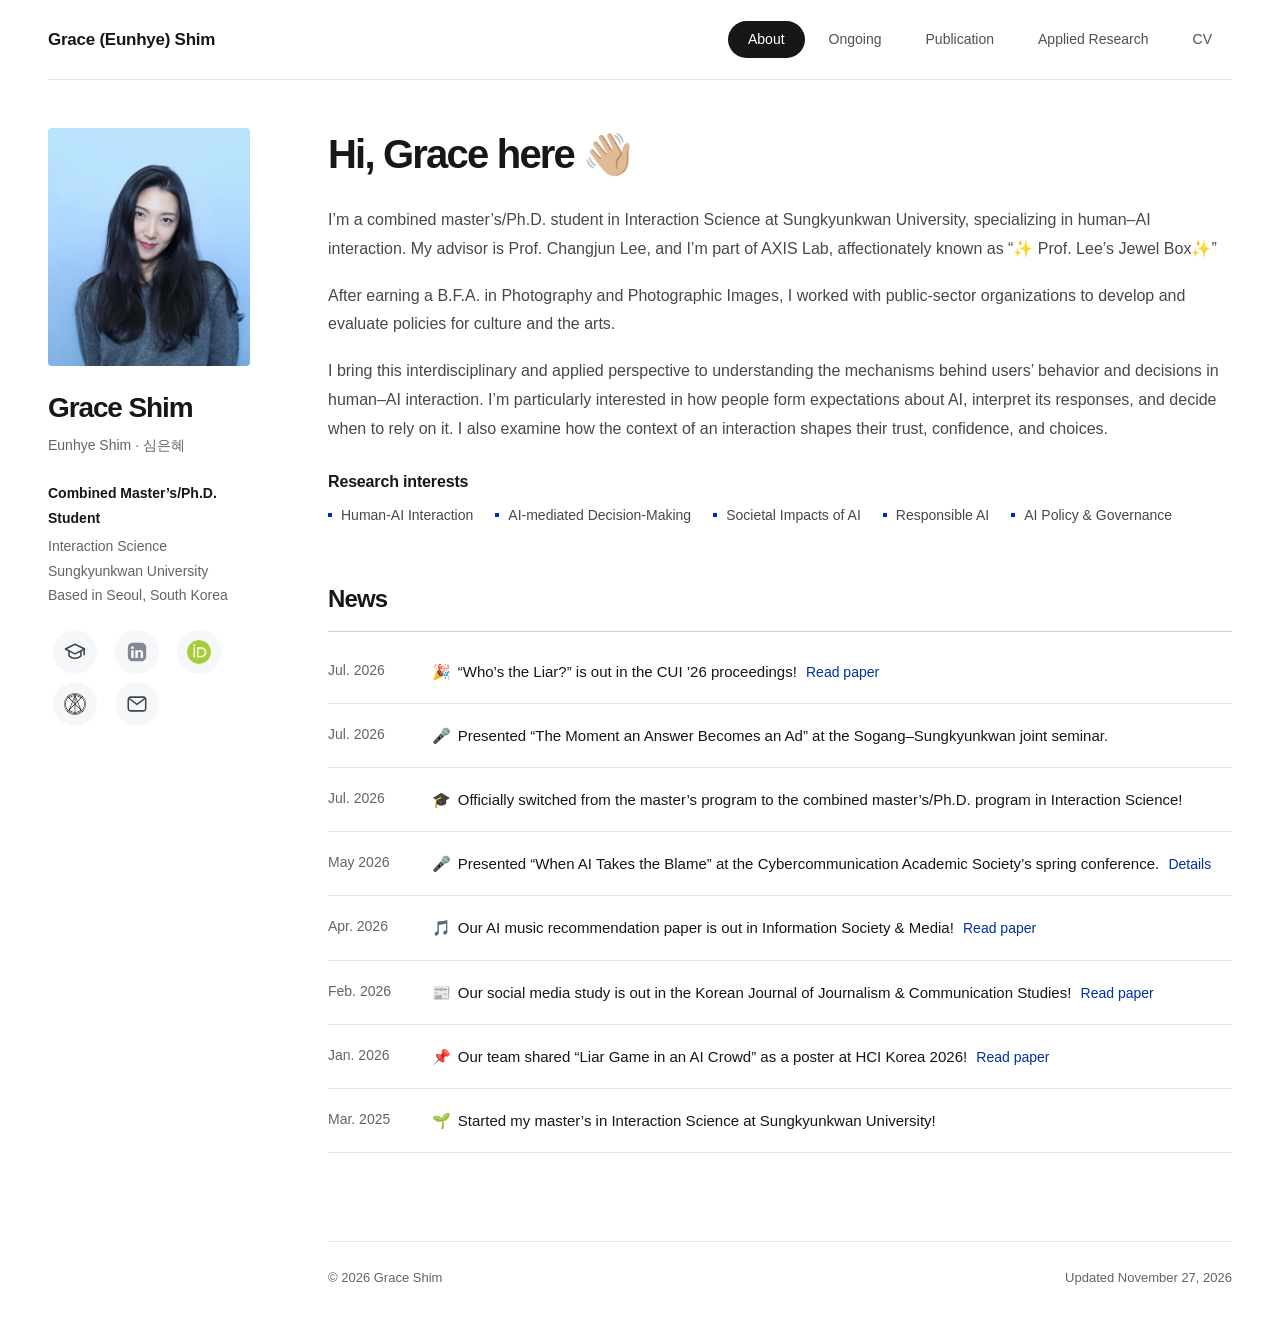
==== commit 1b058ec3: "Add sparkles to the AXIS Lab nickname" ====
--- a/index.html
+++ b/index.html
@@ -24,7 +24,7 @@
 </aside>
 <div class="content-column">
 <main id="main" tabindex="-1"><section class="intro"><h1>Hi, Grace here 👋🏼</h1>
-      <div class="biography"><p>I’m a combined master’s/Ph.D. student in Interaction Science at Sungkyunkwan University, specializing in human–AI interaction. My advisor is Prof. Changjun Lee, and I’m part of AXIS Lab, affectionately known as “Prof. Lee’s Jewel Box.”</p><p>After earning a B.F.A. in Photography and Photographic Images, I worked with public-sector organizations to develop and evaluate policies for culture and the arts.</p><p>I bring this interdisciplinary and applied perspective to understanding the mechanisms behind users’ behavior and decisions in human–AI interaction. I’m particularly interested in how people form expectations about AI, interpret its responses, and decide when to rely on it. I also examine how the context of an interaction shapes their trust, confidence, and choices.</p></div>
+      <div class="biography"><p>I’m a combined master’s/Ph.D. student in Interaction Science at Sungkyunkwan University, specializing in human–AI interaction. My advisor is Prof. Changjun Lee, and I’m part of AXIS Lab, affectionately known as “✨ Prof. Lee’s Jewel Box✨”</p><p>After earning a B.F.A. in Photography and Photographic Images, I worked with public-sector organizations to develop and evaluate policies for culture and the arts.</p><p>I bring this interdisciplinary and applied perspective to understanding the mechanisms behind users’ behavior and decisions in human–AI interaction. I’m particularly interested in how people form expectations about AI, interpret its responses, and decide when to rely on it. I also examine how the context of an interaction shapes their trust, confidence, and choices.</p></div>
       <div class="research-interests" aria-labelledby="research-interests-heading"><h2 id="research-interests-heading">Research interests</h2><ul class="interest-list"><li>Human-AI Interaction</li><li>AI-mediated Decision-Making</li><li>Societal Impacts of AI</li><li>Responsible AI</li><li>AI Policy &amp; Governance</li></ul></div></section>
       <section class="section news-section"><div class="section-heading"><h2>News</h2></div><ul class="news-list"><li><time datetime="2026-07-21">Jul. 2026</time><p><span class="news-emoji" aria-hidden="true">🎉</span>“Who’s the Liar?” is out in the CUI ’26 proceedings! <a class="news-link" href="publications.html#liar-cui" data-track-event="news_link_click" data-track-content-id="liar-cui">Read paper</a></p></li><li><time datetime="2026-07-14">Jul. 2026</time><p><span class="news-emoji" aria-hidden="true">🎤</span>Presented “The Moment an Answer Becomes an Ad” at the Sogang–Sungkyunkwan joint seminar. </p></li><li><time datetime="2026-07">Jul. 2026</time><p><span class="news-emoji" aria-hidden="true">🎓</span>Officially switched from the master’s program to the combined master’s/Ph.D. program in Interaction Science! </p></li><li><time datetime="2026-05-29">May 2026</time><p><span class="news-emoji" aria-hidden="true">🎤</span>Presented “When AI Takes the Blame” at the Cybercommunication Academic Society’s spring conference. <a class="news-link" href="publications.html#crisis-presentation" data-track-event="news_link_click" data-track-content-id="crisis-presentation">Details</a></p></li><li><time datetime="2026-04">Apr. 2026</time><p><span class="news-emoji" aria-hidden="true">🎵</span>Our AI music recommendation paper is out in Information Society &amp; Media! <a class="news-link" href="publications.html#music-recommendation" data-track-event="news_link_click" data-track-content-id="music-recommendation">Read paper</a></p></li><li><time datetime="2026-02">Feb. 2026</time><p><span class="news-emoji" aria-hidden="true">📰</span>Our social media study is out in the Korean Journal of Journalism &amp; Communication Studies! <a class="news-link" href="publications.html#social-media" data-track-event="news_link_click" data-track-content-id="social-media">Read paper</a></p></li><li><time datetime="2026-01">Jan. 2026</time><p><span class="news-emoji" aria-hidden="true">📌</span>Our team shared “Liar Game in an AI Crowd” as a poster at HCI Korea 2026! <a class="news-link" href="publications.html#liar-hcik" data-track-event="news_link_click" data-track-content-id="liar-hcik">Read paper</a></p></li><li><time datetime="2025-03">Mar. 2025</time><p><span class="news-emoji" aria-hidden="true">🌱</span>Started my master’s in Interaction Science at Sungkyunkwan University! </p></li></ul></section></main>
 <footer><span>© 2026 Grace Shim</span><span class="footer-updated">Updated November 27, 2026</span></footer></div></div></div><dialog id="cv-dialog" aria-labelledby="cv-title" aria-describedby="cv-description">
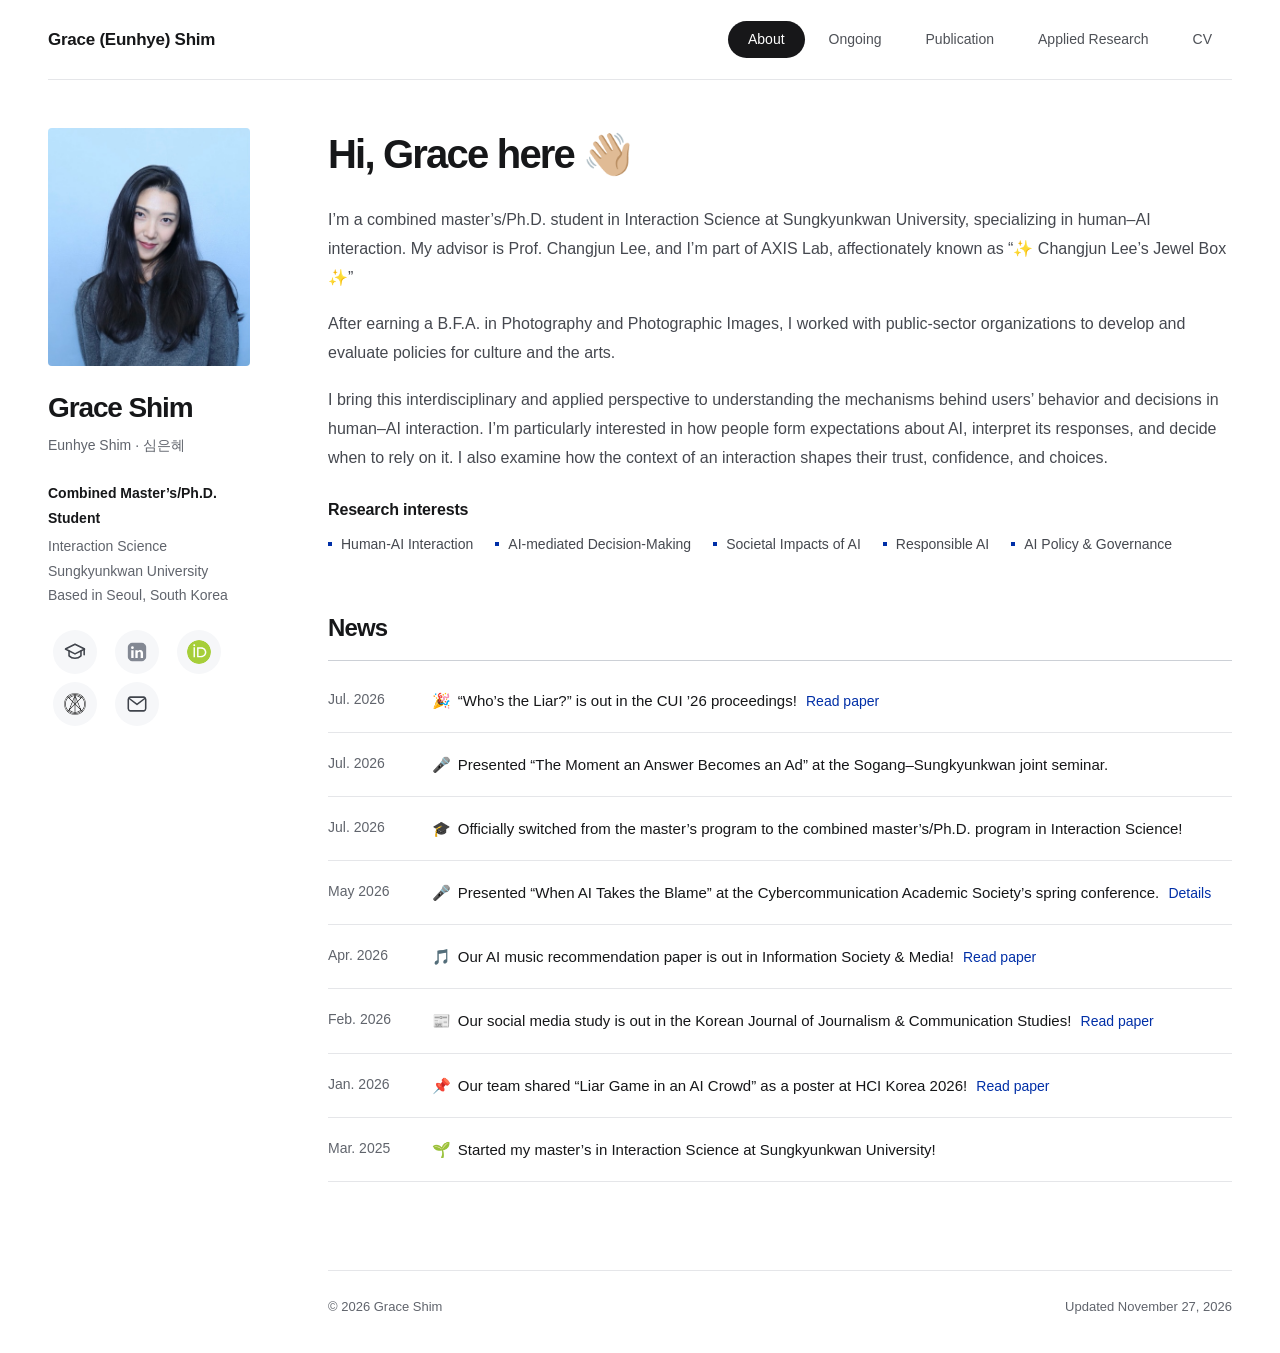
==== commit 54d8e94d: "Use Changjun Lee’s full name in the lab nickname" ====
--- a/index.html
+++ b/index.html
@@ -24,7 +24,7 @@
 </aside>
 <div class="content-column">
 <main id="main" tabindex="-1"><section class="intro"><h1>Hi, Grace here 👋🏼</h1>
-      <div class="biography"><p>I’m a combined master’s/Ph.D. student in Interaction Science at Sungkyunkwan University, specializing in human–AI interaction. My advisor is Prof. Changjun Lee, and I’m part of AXIS Lab, affectionately known as “✨ Prof. Lee’s Jewel Box✨”</p><p>After earning a B.F.A. in Photography and Photographic Images, I worked with public-sector organizations to develop and evaluate policies for culture and the arts.</p><p>I bring this interdisciplinary and applied perspective to understanding the mechanisms behind users’ behavior and decisions in human–AI interaction. I’m particularly interested in how people form expectations about AI, interpret its responses, and decide when to rely on it. I also examine how the context of an interaction shapes their trust, confidence, and choices.</p></div>
+      <div class="biography"><p>I’m a combined master’s/Ph.D. student in Interaction Science at Sungkyunkwan University, specializing in human–AI interaction. My advisor is Prof. Changjun Lee, and I’m part of AXIS Lab, affectionately known as “✨ Changjun Lee’s Jewel Box ✨”</p><p>After earning a B.F.A. in Photography and Photographic Images, I worked with public-sector organizations to develop and evaluate policies for culture and the arts.</p><p>I bring this interdisciplinary and applied perspective to understanding the mechanisms behind users’ behavior and decisions in human–AI interaction. I’m particularly interested in how people form expectations about AI, interpret its responses, and decide when to rely on it. I also examine how the context of an interaction shapes their trust, confidence, and choices.</p></div>
       <div class="research-interests" aria-labelledby="research-interests-heading"><h2 id="research-interests-heading">Research interests</h2><ul class="interest-list"><li>Human-AI Interaction</li><li>AI-mediated Decision-Making</li><li>Societal Impacts of AI</li><li>Responsible AI</li><li>AI Policy &amp; Governance</li></ul></div></section>
       <section class="section news-section"><div class="section-heading"><h2>News</h2></div><ul class="news-list"><li><time datetime="2026-07-21">Jul. 2026</time><p><span class="news-emoji" aria-hidden="true">🎉</span>“Who’s the Liar?” is out in the CUI ’26 proceedings! <a class="news-link" href="publications.html#liar-cui" data-track-event="news_link_click" data-track-content-id="liar-cui">Read paper</a></p></li><li><time datetime="2026-07-14">Jul. 2026</time><p><span class="news-emoji" aria-hidden="true">🎤</span>Presented “The Moment an Answer Becomes an Ad” at the Sogang–Sungkyunkwan joint seminar. </p></li><li><time datetime="2026-07">Jul. 2026</time><p><span class="news-emoji" aria-hidden="true">🎓</span>Officially switched from the master’s program to the combined master’s/Ph.D. program in Interaction Science! </p></li><li><time datetime="2026-05-29">May 2026</time><p><span class="news-emoji" aria-hidden="true">🎤</span>Presented “When AI Takes the Blame” at the Cybercommunication Academic Society’s spring conference. <a class="news-link" href="publications.html#crisis-presentation" data-track-event="news_link_click" data-track-content-id="crisis-presentation">Details</a></p></li><li><time datetime="2026-04">Apr. 2026</time><p><span class="news-emoji" aria-hidden="true">🎵</span>Our AI music recommendation paper is out in Information Society &amp; Media! <a class="news-link" href="publications.html#music-recommendation" data-track-event="news_link_click" data-track-content-id="music-recommendation">Read paper</a></p></li><li><time datetime="2026-02">Feb. 2026</time><p><span class="news-emoji" aria-hidden="true">📰</span>Our social media study is out in the Korean Journal of Journalism &amp; Communication Studies! <a class="news-link" href="publications.html#social-media" data-track-event="news_link_click" data-track-content-id="social-media">Read paper</a></p></li><li><time datetime="2026-01">Jan. 2026</time><p><span class="news-emoji" aria-hidden="true">📌</span>Our team shared “Liar Game in an AI Crowd” as a poster at HCI Korea 2026! <a class="news-link" href="publications.html#liar-hcik" data-track-event="news_link_click" data-track-content-id="liar-hcik">Read paper</a></p></li><li><time datetime="2025-03">Mar. 2025</time><p><span class="news-emoji" aria-hidden="true">🌱</span>Started my master’s in Interaction Science at Sungkyunkwan University! </p></li></ul></section></main>
 <footer><span>© 2026 Grace Shim</span><span class="footer-updated">Updated November 27, 2026</span></footer></div></div></div><dialog id="cv-dialog" aria-labelledby="cv-title" aria-describedby="cv-description">
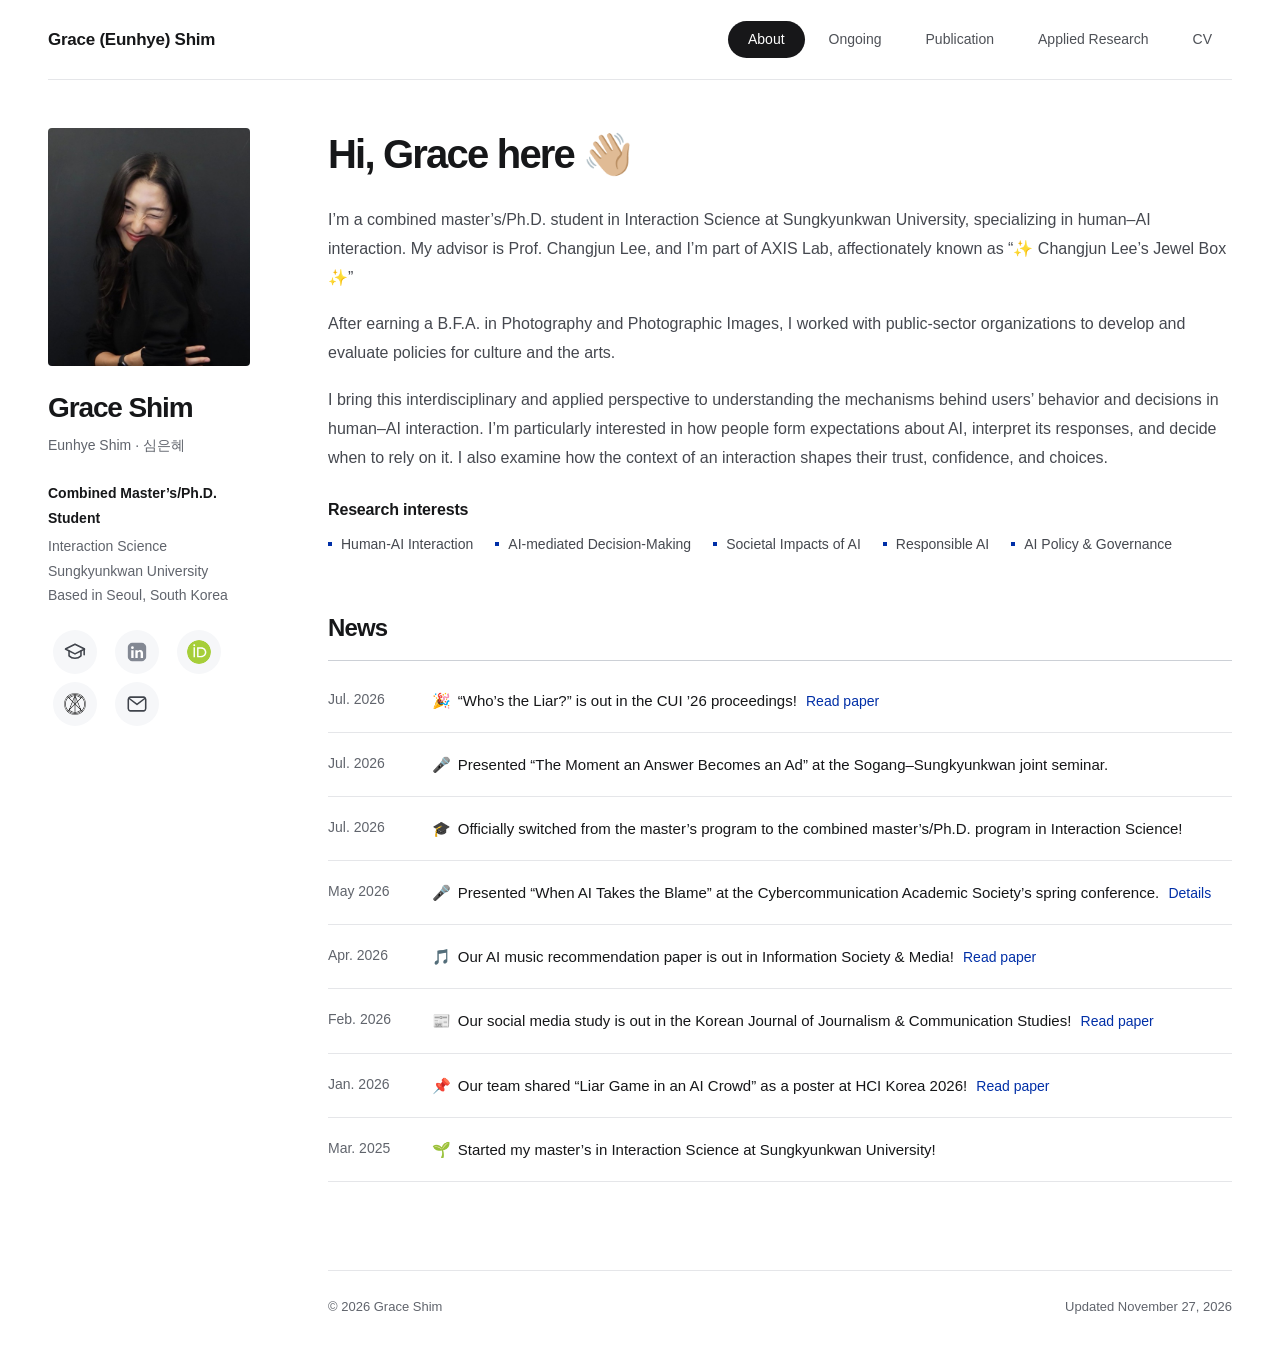
==== commit d828e321: "Use the wider winking portrait across the site" ====
--- a/index.html
+++ b/index.html
@@ -15,7 +15,7 @@
 </button>
 <nav id="primary-nav" aria-label="Main navigation"><a href="index.html" aria-current="page" data-track-event="navigation_click" data-track-link-id="about">About</a><a href="ongoing.html" data-track-event="navigation_click" data-track-link-id="ongoing">Ongoing</a><a href="publications.html" data-track-event="navigation_click" data-track-link-id="publications">Publication</a><a href="research.html" data-track-event="navigation_click" data-track-link-id="research">Applied Research</a><button type="button" class="" data-cv-open aria-haspopup="dialog" aria-controls="cv-dialog" aria-expanded="false">CV</button></nav></header>
 <div class="layout"><aside class="profile" aria-label="Grace Shim profile">
-<a class="portrait-link" href="index.html" aria-label="Grace Shim home"><img class="portrait" src="assets/portrait.jpg" alt="Portrait of Grace (Eunhye) Shim" width="224" height="260"></a>
+<a class="portrait-link" href="index.html" aria-label="Grace Shim home"><img class="portrait" src="assets/portrait.jpg?v=2a0abec2c35b" alt="Portrait of Grace (Eunhye) Shim" width="552" height="650"></a>
 <p class="profile-name">Grace Shim</p><p class="also-known">Eunhye Shim · 심은혜</p>
 <p class="profile-role">Combined Master’s/Ph.D. Student</p><p class="affiliation">Interaction Science<br>Sungkyunkwan University<br>Based in Seoul, South Korea</p>
 <div class="profile-links"><a class="profile-google_scholar" href="https://scholar.google.com/citations?user=8Ap1jGoAAAAJ&amp;hl=ko&amp;oi=ao" aria-label="Google Scholar" data-track-event="profile_link_click" data-track-link-id="google_scholar"><svg viewBox="0 0 24 24" width="44" height="44" fill="none" stroke="currentColor" stroke-width="1.7" stroke-linecap="round" stroke-linejoin="round" aria-hidden="true" focusable="false"><path d="M1.5 8.8 12 3.5l10.5 5.3L12 14.1Z"/><path d="M5.5 11v5.2c3.5 3.5 9.5 3.5 13 0V11m3.5-2v6"/></svg><span class="profile-link-name" aria-hidden="true">Google Scholar</span></a><button class="profile-linkedin" type="button" disabled aria-label="LinkedIn (not linked yet)"><svg viewBox="0 0 24 24" width="44" height="44" fill="none" stroke="currentColor" stroke-width="1.7" stroke-linecap="round" stroke-linejoin="round" aria-hidden="true" focusable="false"><rect x="2" y="2" width="20" height="20" rx="2" fill="currentColor" stroke="none"/><g fill="white" stroke="none"><circle cx="7" cy="7.3" r="1.5"/><path d="M5.7 10h2.6v8.5H5.7zm4.5 0h2.5v1.2c.6-.9 1.5-1.5 2.8-1.5 2.2 0 3.1 1.4 3.1 3.6v5.2H16v-4.8c0-1.2-.4-1.9-1.5-1.9s-1.7.8-1.7 2.1v4.6h-2.6z"/></g></svg><span class="profile-link-name" aria-hidden="true">LinkedIn</span></button><a class="profile-orcid" href="https://orcid.org/0009-0001-8136-0627" aria-label="ORCID" data-track-event="profile_link_click" data-track-link-id="orcid"><img class="profile-logo orcid-logo" src="assets/logos/orcid-id.svg" width="72" height="72" alt=""><span class="profile-link-name" aria-hidden="true">ORCID</span></a><a class="profile-axis_lab" href="https://www.axislabskku.com/members/eunhye-shim" aria-label="AXIS Lab" data-track-event="profile_link_click" data-track-link-id="axis_lab"><img class="profile-logo axis-logo" src="assets/logos/axis-lab.png?v=41e75b4dadca" width="681" height="681" alt=""><span class="profile-link-name" aria-hidden="true">AXIS Lab</span></a><a class="profile-email" href="mailto:eunhyeshim807@gmail.com" aria-label="Email" data-track-event="profile_link_click" data-track-link-id="email"><svg viewBox="0 0 24 24" width="44" height="44" fill="none" stroke="currentColor" stroke-width="1.7" stroke-linecap="round" stroke-linejoin="round" aria-hidden="true" focusable="false"><rect x="2.5" y="4.5" width="19" height="15" rx="2.4"/><path d="m3.5 6 8.5 6.5L20.5 6"/></svg><span class="profile-link-name" aria-hidden="true">Email</span></a></div>
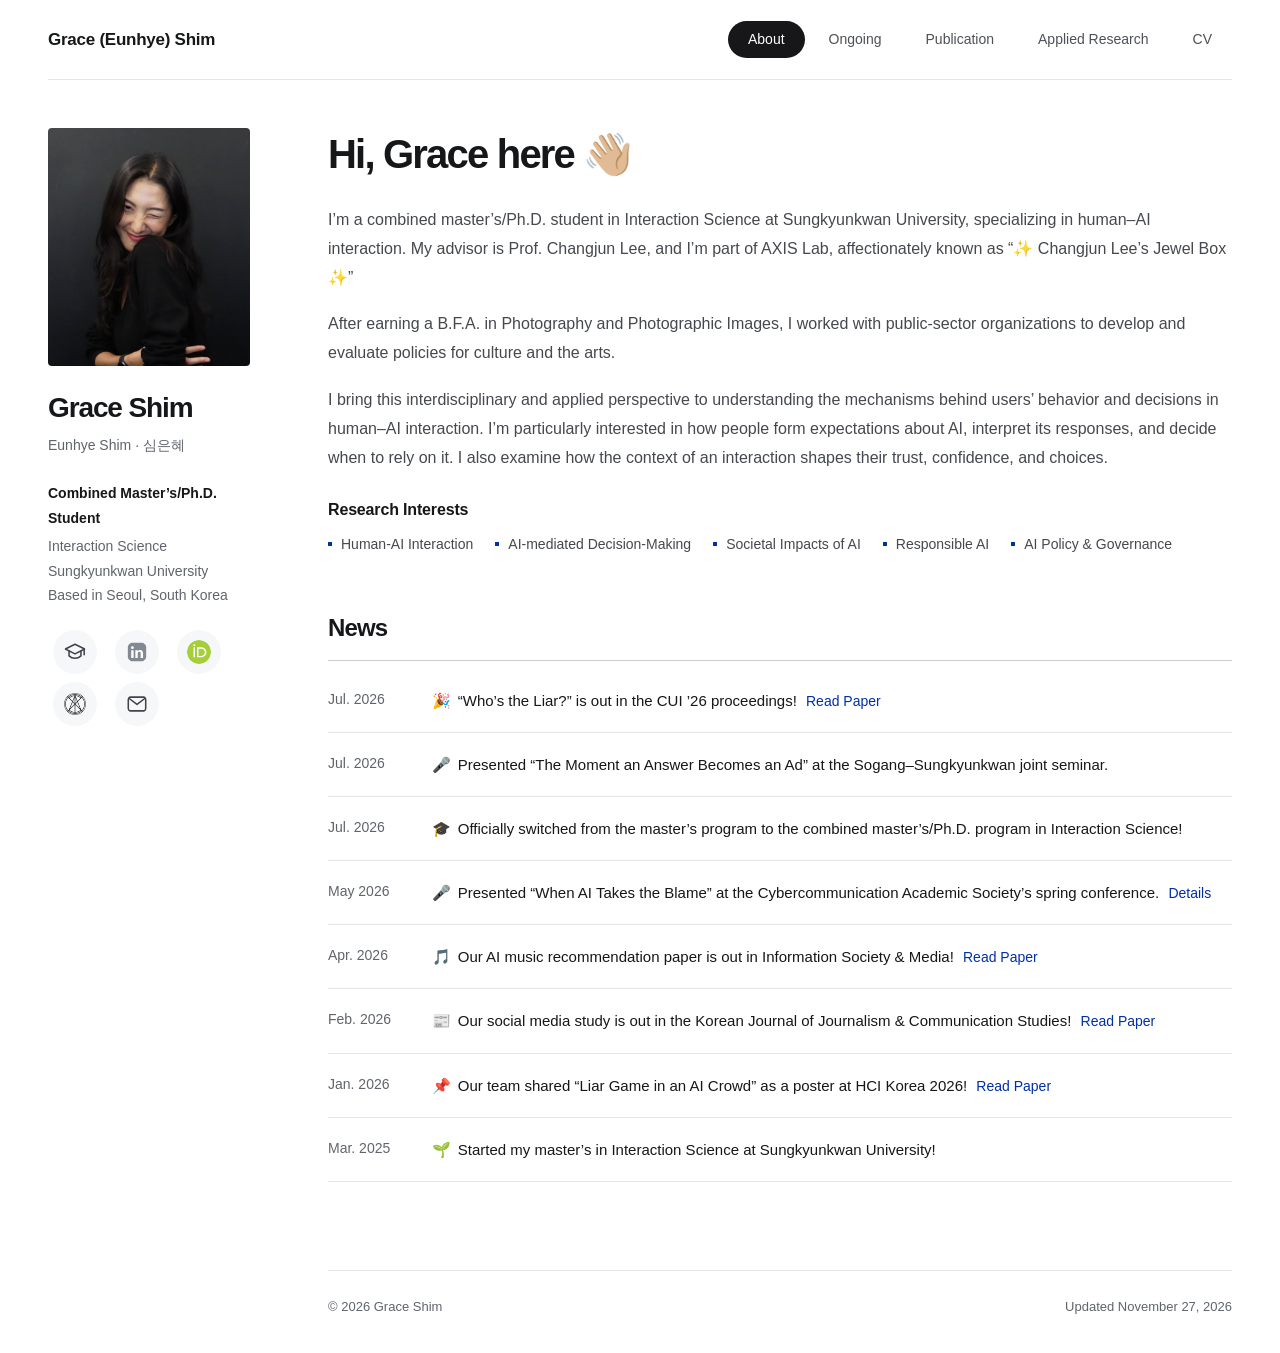
==== commit a7c8f913: "Standardize headings and action labels across research pages" ====
--- a/index.html
+++ b/index.html
@@ -3,12 +3,12 @@
 <meta name="description" content="Grace (Eunhye) Shim — Combined Master’s/Ph.D. Student in Interaction Science at Sungkyunkwan University. Research and publications.">
 <meta name="color-scheme" content="light"><title>About · Grace Shim</title>
 <link rel="icon" href="assets/favicon.svg" type="image/svg+xml">
-<link rel="stylesheet" href="assets/style.css?v=24a36fdd7188"><script defer src="assets/analytics.js?v=6066d4ee3aa5" data-analytics
+<link rel="stylesheet" href="assets/style.css?v=efd84f9d859a"><script defer src="assets/analytics.js?v=6066d4ee3aa5" data-analytics
       data-measurement-id="G-3YJT2VN86Y" data-allowed-hosts="[&quot;grace807.github.io&quot;]"
-      data-page-id="index" data-page-section="about"></script><script defer src="assets/site.js?v=59429a5bbf09"></script></head>
-<body data-page="index"><a class="skip-link" href="#main">Skip to content</a>
+      data-page-id="index" data-page-section="about"></script><script defer src="assets/site.js?v=40dd83af4492"></script></head>
+<body data-page="index"><a class="skip-link" href="#main">Skip To Content</a>
 <div class="site-shell"><header class="topbar"><a class="wordmark" href="index.html">Grace (Eunhye) Shim</a>
-<button class="menu-toggle" type="button" aria-label="Main menu" aria-controls="primary-nav" aria-expanded="false" hidden>
+<button class="menu-toggle" type="button" aria-label="Main Menu" aria-controls="primary-nav" aria-expanded="false" hidden>
   <svg width="24" height="24" viewBox="0 0 24 24" fill="none" stroke="currentColor" stroke-width="1.7" stroke-linecap="round" aria-hidden="true">
     <path class="menu-bars" d="M3 6h18 M3 12h18 M3 18h18"/><path class="menu-cross" d="m5 5 14 14 M19 5 5 19"/>
   </svg>
@@ -20,14 +20,14 @@
 <p class="profile-role">Combined Master’s/Ph.D. Student</p><p class="affiliation">Interaction Science<br>Sungkyunkwan University<br>Based in Seoul, South Korea</p>
 <div class="profile-links"><a class="profile-google_scholar" href="https://scholar.google.com/citations?user=8Ap1jGoAAAAJ&amp;hl=ko&amp;oi=ao" aria-label="Google Scholar" data-track-event="profile_link_click" data-track-link-id="google_scholar"><svg viewBox="0 0 24 24" width="44" height="44" fill="none" stroke="currentColor" stroke-width="1.7" stroke-linecap="round" stroke-linejoin="round" aria-hidden="true" focusable="false"><path d="M1.5 8.8 12 3.5l10.5 5.3L12 14.1Z"/><path d="M5.5 11v5.2c3.5 3.5 9.5 3.5 13 0V11m3.5-2v6"/></svg><span class="profile-link-name" aria-hidden="true">Google Scholar</span></a><button class="profile-linkedin" type="button" disabled aria-label="LinkedIn (not linked yet)"><svg viewBox="0 0 24 24" width="44" height="44" fill="none" stroke="currentColor" stroke-width="1.7" stroke-linecap="round" stroke-linejoin="round" aria-hidden="true" focusable="false"><rect x="2" y="2" width="20" height="20" rx="2" fill="currentColor" stroke="none"/><g fill="white" stroke="none"><circle cx="7" cy="7.3" r="1.5"/><path d="M5.7 10h2.6v8.5H5.7zm4.5 0h2.5v1.2c.6-.9 1.5-1.5 2.8-1.5 2.2 0 3.1 1.4 3.1 3.6v5.2H16v-4.8c0-1.2-.4-1.9-1.5-1.9s-1.7.8-1.7 2.1v4.6h-2.6z"/></g></svg><span class="profile-link-name" aria-hidden="true">LinkedIn</span></button><a class="profile-orcid" href="https://orcid.org/0009-0001-8136-0627" aria-label="ORCID" data-track-event="profile_link_click" data-track-link-id="orcid"><img class="profile-logo orcid-logo" src="assets/logos/orcid-id.svg" width="72" height="72" alt=""><span class="profile-link-name" aria-hidden="true">ORCID</span></a><a class="profile-axis_lab" href="https://www.axislabskku.com/members/eunhye-shim" aria-label="AXIS Lab" data-track-event="profile_link_click" data-track-link-id="axis_lab"><img class="profile-logo axis-logo" src="assets/logos/axis-lab.png?v=41e75b4dadca" width="681" height="681" alt=""><span class="profile-link-name" aria-hidden="true">AXIS Lab</span></a><a class="profile-email" href="mailto:eunhyeshim807@gmail.com" aria-label="Email" data-track-event="profile_link_click" data-track-link-id="email"><svg viewBox="0 0 24 24" width="44" height="44" fill="none" stroke="currentColor" stroke-width="1.7" stroke-linecap="round" stroke-linejoin="round" aria-hidden="true" focusable="false"><rect x="2.5" y="4.5" width="19" height="15" rx="2.4"/><path d="m3.5 6 8.5 6.5L20.5 6"/></svg><span class="profile-link-name" aria-hidden="true">Email</span></a></div>
       <div class="email-feedback"><p role="status"></p>
-        <input type="text" readonly hidden aria-label="Email address" value="eunhyeshim807@gmail.com"></div>
+        <input type="text" readonly hidden aria-label="Email Address" value="eunhyeshim807@gmail.com"></div>
 </aside>
 <div class="content-column">
 <main id="main" tabindex="-1"><section class="intro"><h1>Hi, Grace here 👋🏼</h1>
       <div class="biography"><p>I’m a combined master’s/Ph.D. student in Interaction Science at Sungkyunkwan University, specializing in human–AI interaction. My advisor is Prof. Changjun Lee, and I’m part of AXIS Lab, affectionately known as “✨ Changjun Lee’s Jewel Box ✨”</p><p>After earning a B.F.A. in Photography and Photographic Images, I worked with public-sector organizations to develop and evaluate policies for culture and the arts.</p><p>I bring this interdisciplinary and applied perspective to understanding the mechanisms behind users’ behavior and decisions in human–AI interaction. I’m particularly interested in how people form expectations about AI, interpret its responses, and decide when to rely on it. I also examine how the context of an interaction shapes their trust, confidence, and choices.</p></div>
-      <div class="research-interests" aria-labelledby="research-interests-heading"><h2 id="research-interests-heading">Research interests</h2><ul class="interest-list"><li>Human-AI Interaction</li><li>AI-mediated Decision-Making</li><li>Societal Impacts of AI</li><li>Responsible AI</li><li>AI Policy &amp; Governance</li></ul></div></section>
-      <section class="section news-section"><div class="section-heading"><h2>News</h2></div><ul class="news-list"><li><time datetime="2026-07-21">Jul. 2026</time><p><span class="news-emoji" aria-hidden="true">🎉</span>“Who’s the Liar?” is out in the CUI ’26 proceedings! <a class="news-link" href="publications.html#liar-cui" data-track-event="news_link_click" data-track-content-id="liar-cui">Read paper</a></p></li><li><time datetime="2026-07-14">Jul. 2026</time><p><span class="news-emoji" aria-hidden="true">🎤</span>Presented “The Moment an Answer Becomes an Ad” at the Sogang–Sungkyunkwan joint seminar. </p></li><li><time datetime="2026-07">Jul. 2026</time><p><span class="news-emoji" aria-hidden="true">🎓</span>Officially switched from the master’s program to the combined master’s/Ph.D. program in Interaction Science! </p></li><li><time datetime="2026-05-29">May 2026</time><p><span class="news-emoji" aria-hidden="true">🎤</span>Presented “When AI Takes the Blame” at the Cybercommunication Academic Society’s spring conference. <a class="news-link" href="publications.html#crisis-presentation" data-track-event="news_link_click" data-track-content-id="crisis-presentation">Details</a></p></li><li><time datetime="2026-04">Apr. 2026</time><p><span class="news-emoji" aria-hidden="true">🎵</span>Our AI music recommendation paper is out in Information Society &amp; Media! <a class="news-link" href="publications.html#music-recommendation" data-track-event="news_link_click" data-track-content-id="music-recommendation">Read paper</a></p></li><li><time datetime="2026-02">Feb. 2026</time><p><span class="news-emoji" aria-hidden="true">📰</span>Our social media study is out in the Korean Journal of Journalism &amp; Communication Studies! <a class="news-link" href="publications.html#social-media" data-track-event="news_link_click" data-track-content-id="social-media">Read paper</a></p></li><li><time datetime="2026-01">Jan. 2026</time><p><span class="news-emoji" aria-hidden="true">📌</span>Our team shared “Liar Game in an AI Crowd” as a poster at HCI Korea 2026! <a class="news-link" href="publications.html#liar-hcik" data-track-event="news_link_click" data-track-content-id="liar-hcik">Read paper</a></p></li><li><time datetime="2025-03">Mar. 2025</time><p><span class="news-emoji" aria-hidden="true">🌱</span>Started my master’s in Interaction Science at Sungkyunkwan University! </p></li></ul></section></main>
+      <div class="research-interests" aria-labelledby="research-interests-heading"><h2 id="research-interests-heading">Research Interests</h2><ul class="interest-list"><li>Human-AI Interaction</li><li>AI-mediated Decision-Making</li><li>Societal Impacts of AI</li><li>Responsible AI</li><li>AI Policy &amp; Governance</li></ul></div></section>
+      <section class="section news-section"><div class="section-heading"><h2>News</h2></div><ul class="news-list"><li><time datetime="2026-07-21">Jul. 2026</time><p><span class="news-emoji" aria-hidden="true">🎉</span>“Who’s the Liar?” is out in the CUI ’26 proceedings! <a class="news-link" href="publications.html#liar-cui" data-track-event="news_link_click" data-track-content-id="liar-cui">Read Paper</a></p></li><li><time datetime="2026-07-14">Jul. 2026</time><p><span class="news-emoji" aria-hidden="true">🎤</span>Presented “The Moment an Answer Becomes an Ad” at the Sogang–Sungkyunkwan joint seminar. </p></li><li><time datetime="2026-07">Jul. 2026</time><p><span class="news-emoji" aria-hidden="true">🎓</span>Officially switched from the master’s program to the combined master’s/Ph.D. program in Interaction Science! </p></li><li><time datetime="2026-05-29">May 2026</time><p><span class="news-emoji" aria-hidden="true">🎤</span>Presented “When AI Takes the Blame” at the Cybercommunication Academic Society’s spring conference. <a class="news-link" href="publications.html#crisis-presentation" data-track-event="news_link_click" data-track-content-id="crisis-presentation">Details</a></p></li><li><time datetime="2026-04">Apr. 2026</time><p><span class="news-emoji" aria-hidden="true">🎵</span>Our AI music recommendation paper is out in Information Society &amp; Media! <a class="news-link" href="publications.html#music-recommendation" data-track-event="news_link_click" data-track-content-id="music-recommendation">Read Paper</a></p></li><li><time datetime="2026-02">Feb. 2026</time><p><span class="news-emoji" aria-hidden="true">📰</span>Our social media study is out in the Korean Journal of Journalism &amp; Communication Studies! <a class="news-link" href="publications.html#social-media" data-track-event="news_link_click" data-track-content-id="social-media">Read Paper</a></p></li><li><time datetime="2026-01">Jan. 2026</time><p><span class="news-emoji" aria-hidden="true">📌</span>Our team shared “Liar Game in an AI Crowd” as a poster at HCI Korea 2026! <a class="news-link" href="publications.html#liar-hcik" data-track-event="news_link_click" data-track-content-id="liar-hcik">Read Paper</a></p></li><li><time datetime="2025-03">Mar. 2025</time><p><span class="news-emoji" aria-hidden="true">🌱</span>Started my master’s in Interaction Science at Sungkyunkwan University! </p></li></ul></section></main>
 <footer><span>© 2026 Grace Shim</span><span class="footer-updated">Updated November 27, 2026</span></footer></div></div></div><dialog id="cv-dialog" aria-labelledby="cv-title" aria-describedby="cv-description">
-      <h2 id="cv-title">Curriculum vitae</h2>
+      <h2 id="cv-title">Curriculum Vitae</h2>
       <p id="cv-description">A downloadable CV will be available soon.</p><div class="cv-actions">
       <form method="dialog"><button class="cv-close" autofocus>Close</button></form></div></dialog></body></html>
--- a/assets/style.css
+++ b/assets/style.css
@@ -101,7 +101,6 @@
 .profile-role { font-size: .875rem; font-weight: 550; margin-bottom: 4px; }
 .affiliation { color: var(--muted); font-size: .875rem; line-height: 1.75; margin-bottom: 22px; }
 .profile-links { display: grid; grid-template-columns: repeat(3, minmax(44px, 54px)); gap: 8px; }
-.profile-links .profile-axis_lab { grid-column: 1; }
 .profile-links :is(a, button) { position: relative; display: grid; justify-items: center; align-content: start; color: #40444c; text-decoration: none; border-radius: 8px; }
 .profile-links button { padding: 0; border: 0; background: transparent; }
 .profile-links button:disabled { color: #838893; cursor: default; }
@@ -330,7 +329,7 @@
   .also-known { grid-column: 2; margin-bottom: 9px; font-size: .8125rem; }
   .profile-role { grid-column: 2; margin-bottom: 3px; }
   .affiliation { grid-column: 2; font-size: .8125rem; margin: 0; }
-  .profile-links { grid-column: 1/-1; grid-template-columns: repeat(3, minmax(0, 76px)); margin-top: 21px; row-gap: 12px; }
+  .profile-links { grid-column: 1/-1; grid-template-columns: repeat(5, minmax(0, 76px)); column-gap: clamp(2px, 1vw, 8px); margin-top: 21px; }
   .profile-links :is(a, button) { gap: 3px; }
   .profile-links :is(a, button) .profile-link-name { position: static; transform: none; padding: 0; visibility: visible; white-space: normal; text-align: center; line-height: 1.3; background: transparent; color: inherit; }
   .section { margin-top: 44px; }
